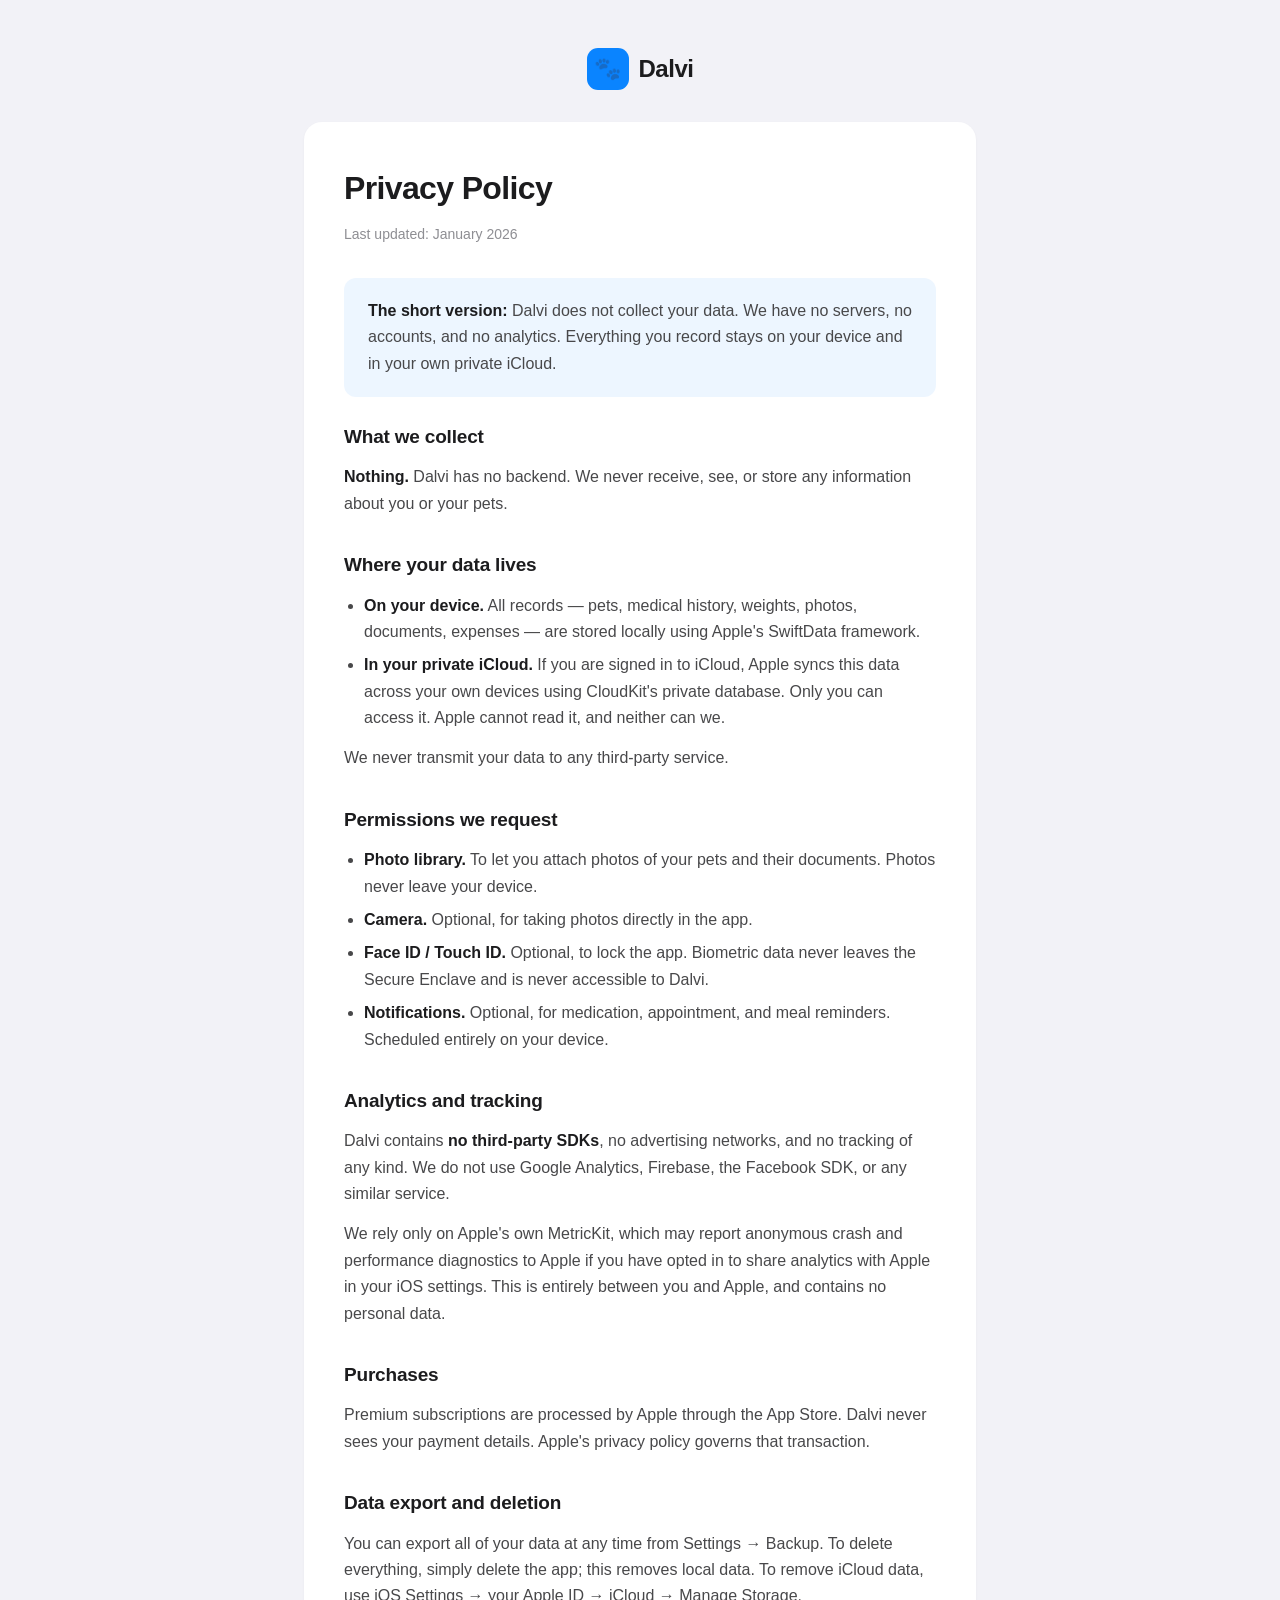
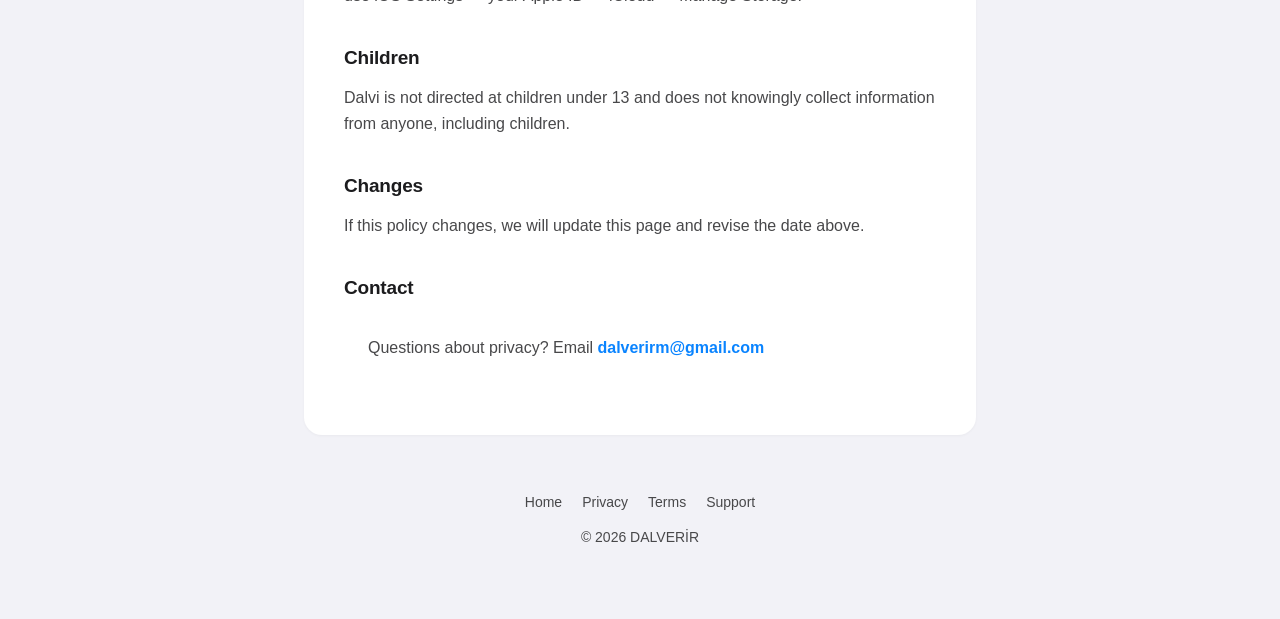
==== privacy.html @ d03ef407 "Add files via upload" ====
<!DOCTYPE html>
<html lang="en">
<head>
<meta charset="utf-8">
<meta name="viewport" content="width=device-width, initial-scale=1">
<title>Privacy Policy — Dalvi</title>
<link rel="stylesheet" href="style.css">
</head>
<body>
<div class="wrap">

<header>
  <a class="logo" href="index.html">
    <span class="logo-mark">🐾</span>
    <span class="logo-name">Dalvi</span>
  </a>
</header>

<div class="card">
  <h1>Privacy Policy</h1>
  <p class="updated">Last updated: January 2026</p>

  <div class="highlight">
    <p><strong>The short version:</strong> Dalvi does not collect your data. We have no servers, no accounts, and no analytics. Everything you record stays on your device and in your own private iCloud.</p>
  </div>

  <h2>What we collect</h2>
  <p><strong>Nothing.</strong> Dalvi has no backend. We never receive, see, or store any information about you or your pets.</p>

  <h2>Where your data lives</h2>
  <ul>
    <li><strong>On your device.</strong> All records — pets, medical history, weights, photos, documents, expenses — are stored locally using Apple's SwiftData framework.</li>
    <li><strong>In your private iCloud.</strong> If you are signed in to iCloud, Apple syncs this data across your own devices using CloudKit's private database. Only you can access it. Apple cannot read it, and neither can we.</li>
  </ul>
  <p>We never transmit your data to any third-party service.</p>

  <h2>Permissions we request</h2>
  <ul>
    <li><strong>Photo library.</strong> To let you attach photos of your pets and their documents. Photos never leave your device.</li>
    <li><strong>Camera.</strong> Optional, for taking photos directly in the app.</li>
    <li><strong>Face ID / Touch ID.</strong> Optional, to lock the app. Biometric data never leaves the Secure Enclave and is never accessible to Dalvi.</li>
    <li><strong>Notifications.</strong> Optional, for medication, appointment, and meal reminders. Scheduled entirely on your device.</li>
  </ul>

  <h2>Analytics and tracking</h2>
  <p>Dalvi contains <strong>no third-party SDKs</strong>, no advertising networks, and no tracking of any kind. We do not use Google Analytics, Firebase, the Facebook SDK, or any similar service.</p>
  <p>We rely only on Apple's own MetricKit, which may report anonymous crash and performance diagnostics to Apple if you have opted in to share analytics with Apple in your iOS settings. This is entirely between you and Apple, and contains no personal data.</p>

  <h2>Purchases</h2>
  <p>Premium subscriptions are processed by Apple through the App Store. Dalvi never sees your payment details. Apple's privacy policy governs that transaction.</p>

  <h2>Data export and deletion</h2>
  <p>You can export all of your data at any time from Settings → Backup. To delete everything, simply delete the app; this removes local data. To remove iCloud data, use iOS Settings → your Apple ID → iCloud → Manage Storage.</p>

  <h2>Children</h2>
  <p>Dalvi is not directed at children under 13 and does not knowingly collect information from anyone, including children.</p>

  <h2>Changes</h2>
  <p>If this policy changes, we will update this page and revise the date above.</p>

  <h2>Contact</h2>
  <div class="contact">
    <p>Questions about privacy? Email <a href="mailto:dalverirm@gmail.com">dalverirm@gmail.com</a></p>
  </div>
</div>

<footer>
  <nav>
    <a href="index.html">Home</a>
    <a href="privacy.html">Privacy</a>
    <a href="terms.html">Terms</a>
    <a href="support.html">Support</a>
  </nav>
  <p>© 2026 DALVERİR</p>
</footer>

</div>
</body>
</html>
---- style.css ----
:root{--brand:#0A84FF;--ink:#1C1C1E;--body:#48484A;--muted:#8E8E93;--bg:#F2F2F7;--card:#FFF;--border:#E5E5EA;--radius:18px}
*{box-sizing:border-box;margin:0;padding:0}
body{font-family:-apple-system,BlinkMacSystemFont,"Segoe UI",Roboto,sans-serif;background:var(--bg);color:var(--ink);line-height:1.65;-webkit-font-smoothing:antialiased}
.wrap{max-width:720px;margin:0 auto;padding:0 24px}
header{padding:48px 0 32px;text-align:center}
.logo{display:inline-flex;align-items:center;gap:10px;text-decoration:none;color:var(--ink)}
.logo-mark{width:42px;height:42px;border-radius:11px;background:var(--brand);display:grid;place-items:center;color:#fff;font-size:22px}
.logo-name{font-size:24px;font-weight:700;letter-spacing:-.02em}
.card{background:var(--card);border-radius:var(--radius);padding:40px;margin-bottom:24px;box-shadow:0 1px 3px rgba(0,0,0,.04)}
h1{font-size:32px;font-weight:700;letter-spacing:-.02em;margin-bottom:8px}
.updated{color:var(--muted);font-size:14px;margin-bottom:32px}
h2{font-size:19px;font-weight:600;margin:32px 0 12px;letter-spacing:-.01em}
h2:first-of-type{margin-top:0}
p{color:var(--body);margin-bottom:14px}
ul{color:var(--body);margin:0 0 14px 20px}
li{margin-bottom:7px}
strong{color:var(--ink);font-weight:600}
a{color:var(--brand);text-decoration:none}
a:hover{text-decoration:underline}
.highlight{background:rgba(10,132,255,.07);border-radius:12px;padding:20px 24px;margin:24px 0}
.highlight p:last-child{margin-bottom:0}
.hero{text-align:center;padding:24px 0 8px}
.hero h1{font-size:42px;margin-bottom:16px}
.tagline{font-size:19px;color:var(--body);max-width:520px;margin:0 auto 32px}
.features{display:grid;grid-template-columns:repeat(auto-fit,minmax(200px,1fr));gap:16px;margin-top:8px}
.feature{background:var(--card);border-radius:14px;padding:24px;text-align:left}
.feature-icon{font-size:24px;margin-bottom:10px;display:block}
.feature h3{font-size:15px;font-weight:600;margin-bottom:5px}
.feature p{font-size:14px;margin:0;color:var(--muted)}
.contact{background:var(--card);border-radius:12px;padding:20px 24px;margin-top:8px}
.contact a{font-weight:600}
footer{text-align:center;padding:32px 0 56px;color:var(--muted);font-size:14px}
footer nav{margin-bottom:12px;display:flex;gap:20px;justify-content:center;flex-wrap:wrap}
footer nav a{color:var(--body)}
@media(max-width:600px){.card{padding:28px 24px}h1{font-size:27px}.hero h1{font-size:32px}}
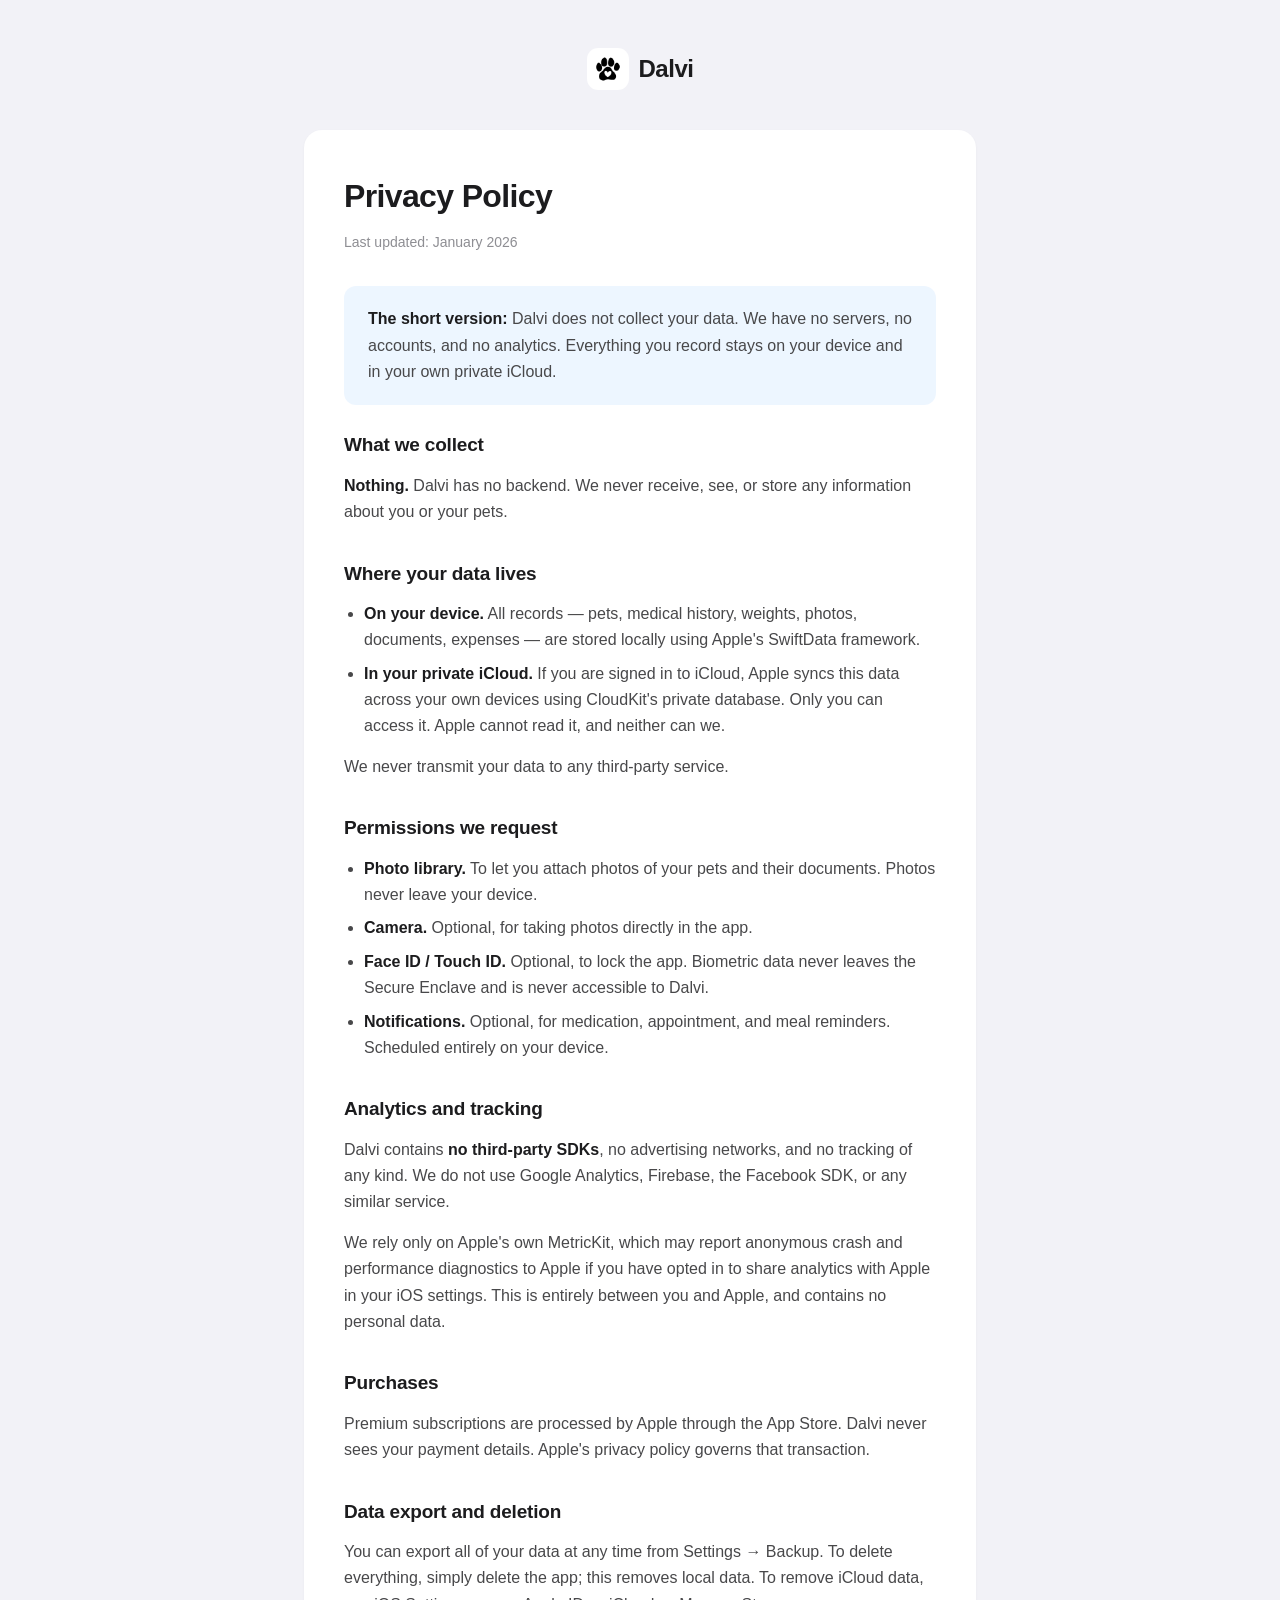
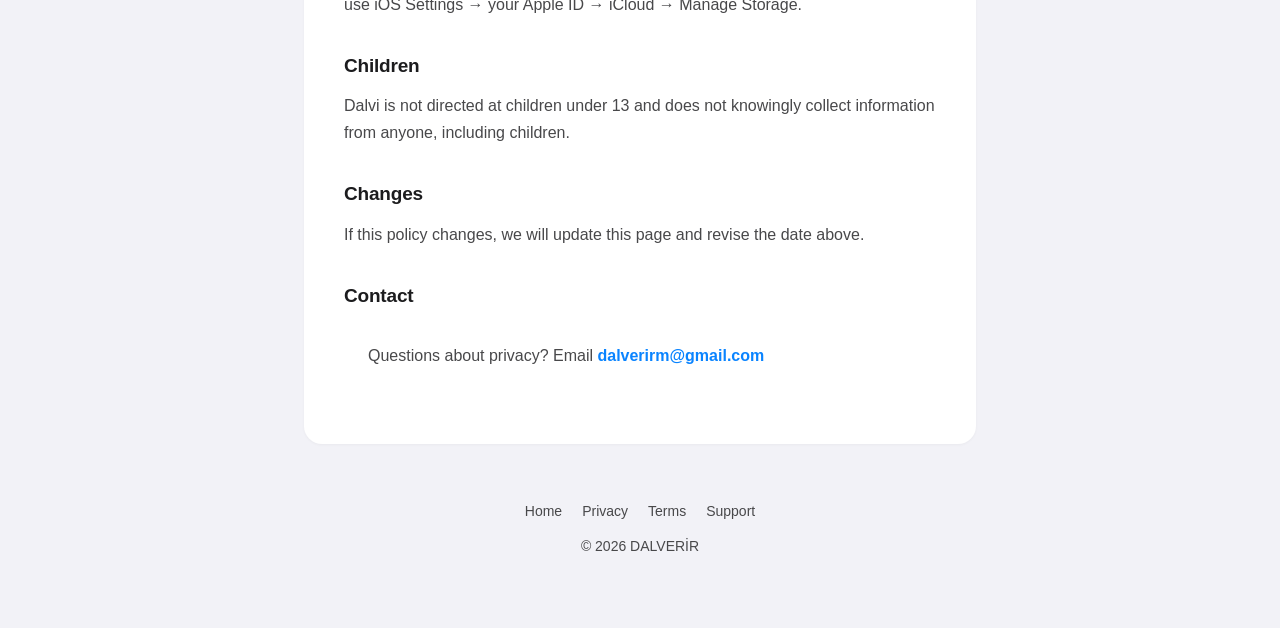
==== commit 88908d93: "Update privacy.html" ====
--- a/privacy.html
+++ b/privacy.html
@@ -11,7 +11,7 @@
 
 <header>
   <a class="logo" href="index.html">
-    <span class="logo-mark">🐾</span>
+    <img src="logo.png" alt="Dalvi Logo" class="logo-mark" style="width: 42px; height: 42px; border-radius: 11px; object-fit: cover;">
     <span class="logo-name">Dalvi</span>
   </a>
 </header>
